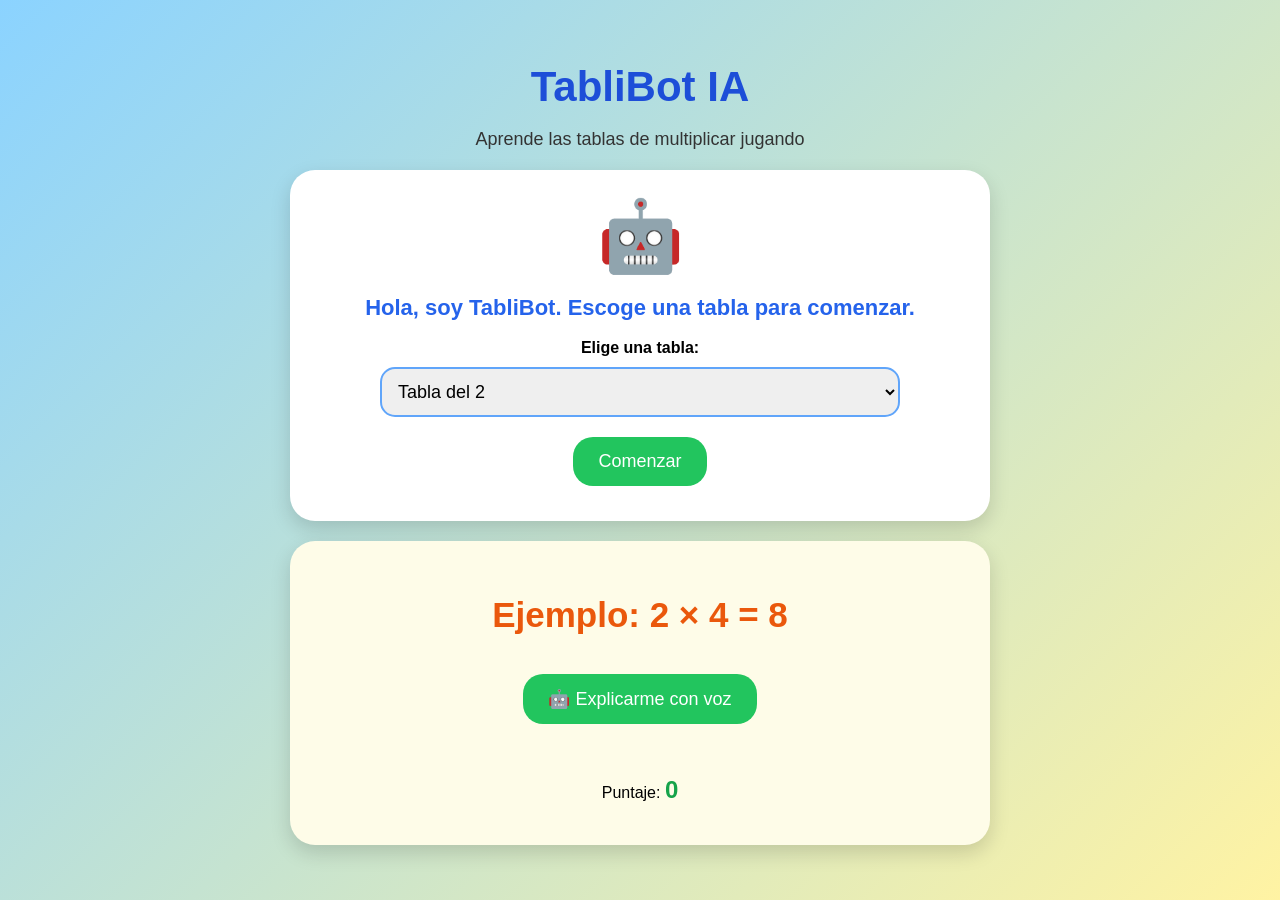
==== index.html @ 50cee76d "first commit" ====
<!DOCTYPE html>
<html lang="es">

<head>
    <meta charset="UTF-8">
    <meta name="viewport" content="width=device-width, initial-scale=1.0">
    <title>TabliBot IA</title>
    <link rel="stylesheet" href="style.css">
</head>

<body>

    <div class="app">
        <header>
            <h1>TabliBot IA</h1>
            <p>Aprende las tablas de multiplicar jugando</p>
        </header>

        <section class="card">
            <div class="bot">🤖</div>
            <h2 id="mensajeIA">Hola, soy TabliBot. Escoge una tabla para comenzar.</h2>

            <label for="tabla">Elige una tabla:</label>
            <select id="tabla">
        <option value="2">Tabla del 2</option>
        <option value="3">Tabla del 3</option>
        <option value="4">Tabla del 4</option>
        <option value="5">Tabla del 5</option>
        <option value="6">Tabla del 6</option>
        <option value="7">Tabla del 7</option>
        <option value="8">Tabla del 8</option>
        <option value="9">Tabla del 9</option>
      </select>

            <button onclick="iniciarJuego()">Comenzar</button>
        </section>

        <section class="card juego">
            <h2 id="pregunta">Ejemplo: 2 × 4 = 8</h2>

            <button onclick="explicarConVoz()">🤖 Explicarme con voz</button>

            <div id="opciones" class="opciones"></div>

            <p id="resultado"></p>
            <p>Puntaje: <span id="puntaje">0</span></p>
        </section>
    </div>

    <script src="script.js"></script>
</body>

</html>
---- style.css ----
* {
    box-sizing: border-box;
    font-family: Arial, sans-serif;
}

body {
    margin: 0;
    min-height: 100vh;
    background: linear-gradient(135deg, #8bd3ff, #fff3a3);
    display: flex;
    justify-content: center;
    align-items: center;
}

.app {
    width: 90%;
    max-width: 700px;
    text-align: center;
}

header h1 {
    color: #1d4ed8;
    font-size: 42px;
    margin-bottom: 5px;
}

header p {
    color: #333;
    font-size: 18px;
}

.card {
    background: white;
    padding: 25px;
    margin: 20px 0;
    border-radius: 25px;
    box-shadow: 0 8px 20px rgba(0, 0, 0, 0.15);
}

.bot {
    font-size: 70px;
}

#mensajeIA {
    color: #2563eb;
    font-size: 22px;
}

label {
    display: block;
    margin-top: 15px;
    font-weight: bold;
}

select {
    width: 80%;
    padding: 12px;
    margin: 10px;
    border-radius: 15px;
    border: 2px solid #60a5fa;
    font-size: 18px;
}

button {
    background: #22c55e;
    color: white;
    border: none;
    padding: 14px 25px;
    border-radius: 20px;
    font-size: 18px;
    cursor: pointer;
    margin: 10px;
}

button:hover {
    background: #16a34a;
    transform: scale(1.05);
}

.juego {
    background: #fefce8;
}

#pregunta {
    font-size: 35px;
    color: #ea580c;
}

.opciones {
    display: grid;
    grid-template-columns: repeat(2, 1fr);
    gap: 12px;
    margin-top: 20px;
}

.opciones button {
    background: #3b82f6;
    font-size: 24px;
}

.opciones button:hover {
    background: #2563eb;
}

#resultado {
    font-size: 22px;
    font-weight: bold;
}

#puntaje {
    font-weight: bold;
    color: #16a34a;
    font-size: 24px;
}
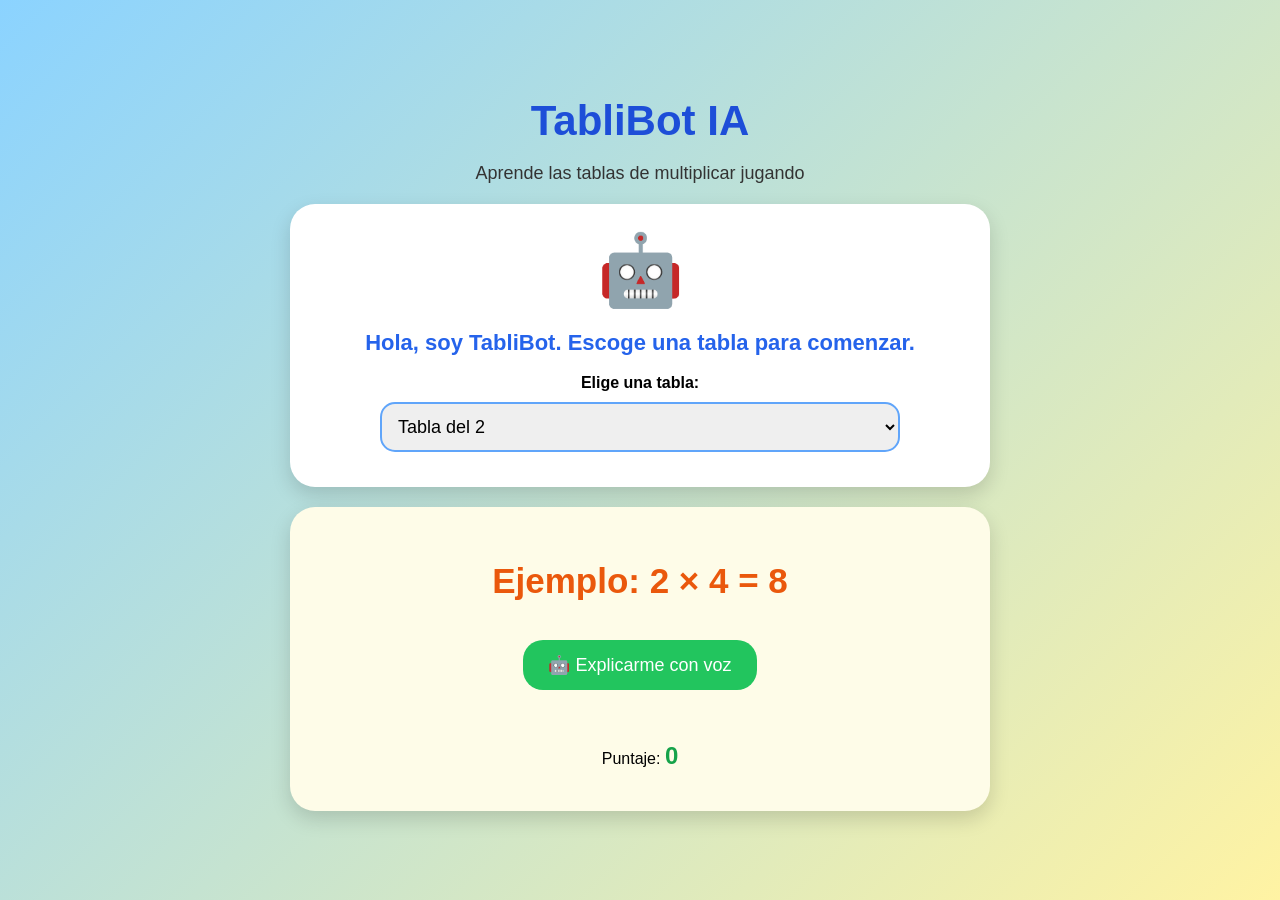
==== commit 41731529: "cambios nuevos" ====
--- a/index.html
+++ b/index.html
@@ -21,7 +21,7 @@
             <h2 id="mensajeIA">Hola, soy TabliBot. Escoge una tabla para comenzar.</h2>
 
             <label for="tabla">Elige una tabla:</label>
-            <select id="tabla">
+            <select id="tabla" onchange="iniciarJuego()">
         <option value="2">Tabla del 2</option>
         <option value="3">Tabla del 3</option>
         <option value="4">Tabla del 4</option>
@@ -31,8 +31,6 @@
         <option value="8">Tabla del 8</option>
         <option value="9">Tabla del 9</option>
       </select>
-
-            <button onclick="iniciarJuego()">Comenzar</button>
         </section>
 
         <section class="card juego">
--- a/style.css
+++ b/style.css
@@ -102,6 +102,12 @@
     background: #2563eb;
 }
 
+.opciones button:disabled {
+    background: #9ca3af;
+    cursor: not-allowed;
+    opacity: 0.7;
+}
+
 #resultado {
     font-size: 22px;
     font-weight: bold;
@@ -111,4 +117,40 @@
     font-weight: bold;
     color: #16a34a;
     font-size: 24px;
+}
+
+.explicacion-activa {
+    background: #dbeafe;
+    padding: 15px;
+    border-radius: 15px;
+    border: 3px solid #3b82f6;
+    animation: pulso 1.5s infinite;
+}
+
+@keyframes pulso {
+    0%, 100% {
+        transform: scale(1);
+    }
+    50% {
+        transform: scale(1.02);
+    }
+}
+
+.respuesta-correcta-hint {
+    animation: resaltar 0.5s ease-in-out;
+}
+
+@keyframes resaltar {
+    0% {
+        background: #fbbf24;
+        transform: scale(1);
+    }
+    50% {
+        background: #fcd34d;
+        transform: scale(1.05);
+    }
+    100% {
+        background: #3b82f6;
+        transform: scale(1);
+    }
 }
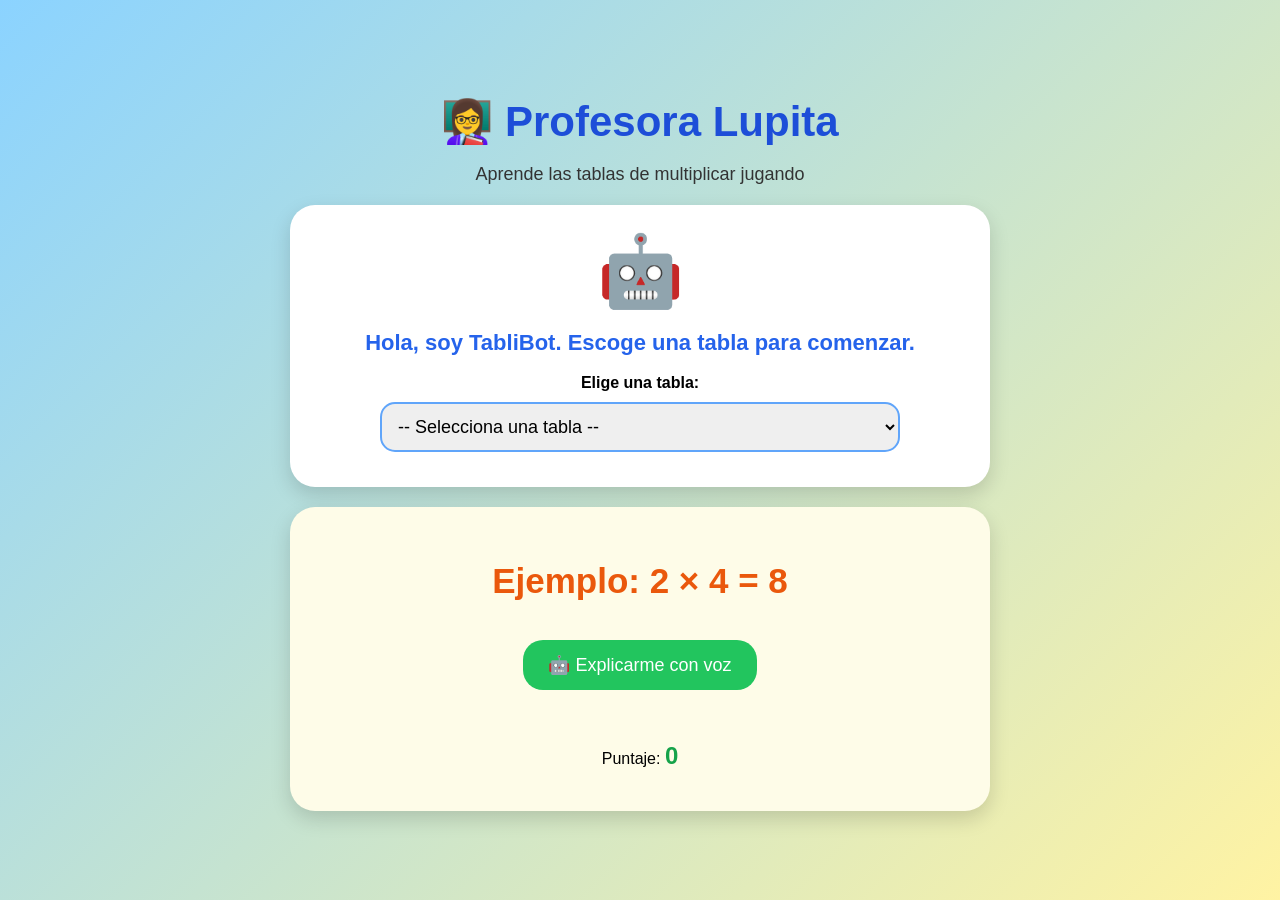
==== commit d682a6fb: "nuevos" ====
--- a/index.html
+++ b/index.html
@@ -12,7 +12,7 @@
 
     <div class="app">
         <header>
-            <h1>TabliBot IA</h1>
+            <h1>👩‍🏫 Profesora Lupita</h1>
             <p>Aprende las tablas de multiplicar jugando</p>
         </header>
 
@@ -22,6 +22,7 @@
 
             <label for="tabla">Elige una tabla:</label>
             <select id="tabla" onchange="iniciarJuego()">
+        <option value="">-- Selecciona una tabla --</option>
         <option value="2">Tabla del 2</option>
         <option value="3">Tabla del 3</option>
         <option value="4">Tabla del 4</option>
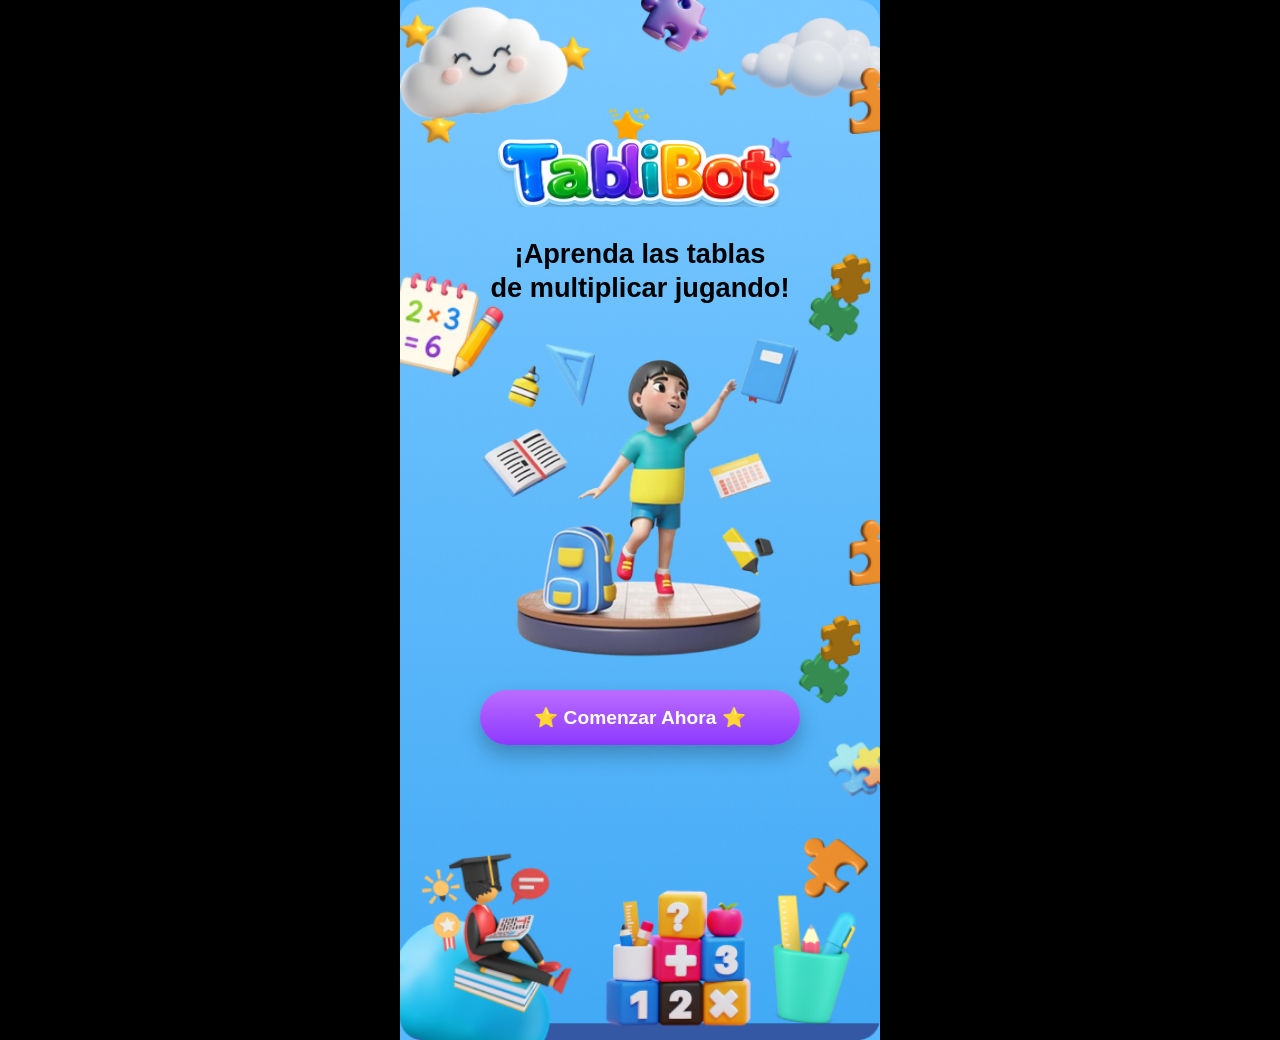
==== commit 27870a46: "cambios nuevos" ====
--- a/index.html
+++ b/index.html
@@ -1,52 +1,47 @@
-<!DOCTYPE html>
+<!-- index.html -->
+<!doctype html>
 <html lang="es">
 
 <head>
-    <meta charset="UTF-8">
-    <meta name="viewport" content="width=device-width, initial-scale=1.0">
-    <title>TabliBot IA</title>
-    <link rel="stylesheet" href="style.css">
+    <meta charset="UTF-8" />
+    <meta name="viewport" content="width=device-width, initial-scale=1.0" />
+    <title>TabliBot</title>
+
+    <link rel="stylesheet" href="styles2.css" />
 </head>
 
 <body>
+    <section class="welcome-container">
+        <div class="mobile-frame">
+            <img src="./imagenes/fondoback.png" alt="Fondo" class="background-img" />
 
-    <div class="app">
-        <header>
-            <h1>👩‍🏫 Profesora Lupita</h1>
-            <p>Aprende las tablas de multiplicar jugando</p>
-        </header>
+            <div class="content">
+                <!-- Logo -->
+                <div class="logo-container">
+                    <img src="./imagenes/logo.png" alt="TabliBot" class="logo-img" />
+                </div>
 
-        <section class="card">
-            <div class="bot">🤖</div>
-            <h2 id="mensajeIA">Hola, soy TabliBot. Escoge una tabla para comenzar.</h2>
+                <!-- Texto -->
+                <div class="text-container">
+                    <h2>
+                        ¡Aprenda las tablas<br />de multiplicar jugando!
+                    </h2>
+                </div>
 
-            <label for="tabla">Elige una tabla:</label>
-            <select id="tabla" onchange="iniciarJuego()">
-        <option value="">-- Selecciona una tabla --</option>
-        <option value="2">Tabla del 2</option>
-        <option value="3">Tabla del 3</option>
-        <option value="4">Tabla del 4</option>
-        <option value="5">Tabla del 5</option>
-        <option value="6">Tabla del 6</option>
-        <option value="7">Tabla del 7</option>
-        <option value="8">Tabla del 8</option>
-        <option value="9">Tabla del 9</option>
-      </select>
-        </section>
+                <!-- Niño -->
+                <div class="character-container">
+                    <img src="./imagenes/nino1.png" alt="Niño" class="character" />
+                </div>
 
-        <section class="card juego">
-            <h2 id="pregunta">Ejemplo: 2 × 4 = 8</h2>
-
-            <button onclick="explicarConVoz()">🤖 Explicarme con voz</button>
-
-            <div id="opciones" class="opciones"></div>
-
-            <p id="resultado"></p>
-            <p>Puntaje: <span id="puntaje">0</span></p>
-        </section>
-    </div>
-
-    <script src="script.js"></script>
+                <!-- Botón -->
+                <div class="button-container">
+                    <a href="./menu.html" class="start-button">
+                        ⭐ Comenzar Ahora ⭐
+                    </a>
+                </div>
+            </div>
+        </div>
+    </section>
 </body>
 
 </html>
--- a/styles2.css
+++ b/styles2.css
@@ -0,0 +1,232 @@
+* {
+    margin: 0;
+    padding: 0;
+    box-sizing: border-box;
+}
+
+body {
+    font-family: Arial, Helvetica, sans-serif;
+    background: #000;
+    overflow-x: hidden;
+    overflow-y: auto;
+}
+
+
+/* CONTENEDOR PRINCIPAL */
+
+.welcome-container {
+    width: 100%;
+    min-height: 100dvh;
+    background: #000;
+    display: flex;
+    justify-content: center;
+    align-items: center;
+}
+
+
+/* PANTALLA TIPO APP */
+
+.mobile-frame {
+    position: relative;
+    width: min(100vw, 430px);
+    min-height: 100dvh;
+    height: auto;
+    aspect-ratio: 430 / 932;
+    overflow: hidden;
+    background: #58b8ff;
+}
+
+
+/* IMAGEN DE FONDO */
+
+.background-img {
+    position: absolute;
+    inset: 0;
+    width: 100%;
+    height: 100%;
+    object-fit: cover;
+    z-index: 1;
+}
+
+
+/* CONTENIDO */
+
+.content {
+    position: relative;
+    z-index: 2;
+    width: 100%;
+    min-height: 100dvh;
+    display: flex;
+    flex-direction: column;
+    align-items: center;
+    justify-content: center;
+    gap: 30px;
+    padding: clamp(16px, 4vw, 28px);
+}
+
+
+/* LOGO */
+
+.logo-container {
+    display: flex;
+    justify-content: center;
+    margin-top: -20px;
+}
+
+.logo-img {
+    max-width: 320px;
+    width: 90%;
+    height: auto;
+    object-fit: contain;
+}
+
+
+/* TEXTO */
+
+.text-container h2 {
+    text-align: center;
+    font-size: 1.7rem;
+    line-height: 1.25;
+    font-weight: 900;
+    color: #000;
+}
+
+
+/* PERSONAJE */
+
+.character-container {
+    width: 100%;
+    display: flex;
+    justify-content: center;
+}
+
+.character {
+    width: 80%;
+    max-width: 320px;
+    object-fit: contain;
+    animation: float 3s ease-in-out infinite;
+}
+
+@keyframes float {
+    0%, 100% {
+        transform: translateY(0px);
+    }
+    50% {
+        transform: translateY(-15px);
+    }
+}
+
+
+/* BOTÓN */
+
+.button-container {
+    width: 100%;
+    display: flex;
+    justify-content: center;
+}
+
+.start-button {
+    text-decoration: none;
+    color: #fff;
+    background: linear-gradient( 180deg, #bb6cff 0%, #8d39ff 100%);
+    padding: 16px 30px;
+    border-radius: 50px;
+    width: 82%;
+    max-width: 320px;
+    text-align: center;
+    font-size: 1.2rem;
+    font-weight: 800;
+    box-shadow: 0 10px 20px rgba(0, 0, 0, 0.25);
+    transition: 0.3s ease;
+}
+
+.start-button:hover {
+    transform: scale(1.03);
+}
+
+
+/* TABLET / IPAD */
+
+@media (min-width: 481px) and (max-width: 1024px) {
+    .mobile-frame {
+        width: min(100vw, 600px);
+        aspect-ratio: auto;
+    }
+    .logo {
+        font-size: clamp(2.8rem, 8vw, 3.6rem);
+    }
+    .text-container h2 {
+        font-size: clamp(1.3rem, 4vw, 1.6rem);
+    }
+    .character {
+        width: 70%;
+        max-width: 350px;
+    }
+    .start-button {
+        width: 75%;
+        max-width: 380px;
+        font-size: clamp(1rem, 2vw, 1.2rem);
+        padding: 16px 30px;
+    }
+}
+
+
+/* MOVIL */
+
+@media (max-width: 480px) {
+    .welcome-container {
+        align-items: flex-start;
+    }
+    .mobile-frame {
+        width: 100vw;
+        min-height: 100dvh;
+        aspect-ratio: auto;
+    }
+    .content {
+        min-height: 100dvh;
+        justify-content: center;
+        gap: 24px;
+        padding: 24px 14px;
+    }
+    .logo {
+        font-size: clamp(2.4rem, 15vw, 3rem);
+    }
+    .text-container h2 {
+        font-size: clamp(1.1rem, 6vw, 1.35rem);
+    }
+    .character {
+        width: 84%;
+        max-width: 270px;
+    }
+    .start-button {
+        width: 84%;
+        font-size: 1rem;
+        padding: 14px 18px;
+    }
+}
+
+
+/* DESKTOP */
+
+@media (min-width: 1025px) {
+    .mobile-frame {
+        width: min(100vw, 480px);
+        aspect-ratio: 430 / 932;
+    }
+    .logo {
+        font-size: 3.8rem;
+    }
+    .text-container h2 {
+        font-size: 1.7rem;
+    }
+    .character {
+        width: 80%;
+        max-width: 320px;
+    }
+    .start-button {
+        width: 82%;
+        max-width: 320px;
+        font-size: 1.2rem;
+        padding: 16px 30px;
+    }
+}
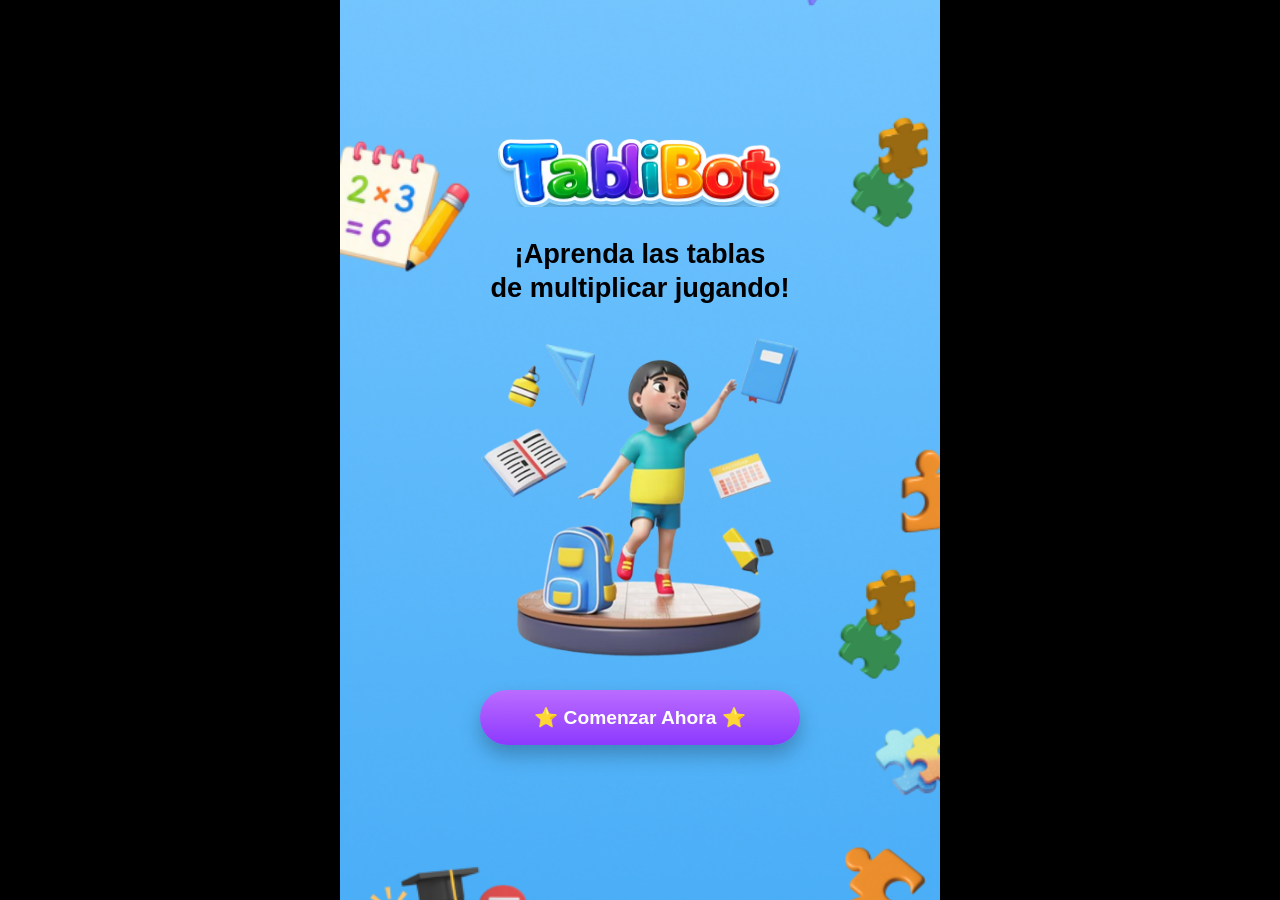
==== commit 61cbdaa3: "🎮 Juego-intruso: Completa reformulación con dificultad progresiva, vidas, racha, timer con bonus y s" ====
--- a/index.html
+++ b/index.html
@@ -7,7 +7,7 @@
     <meta name="viewport" content="width=device-width, initial-scale=1.0" />
     <title>TabliBot</title>
 
-    <link rel="stylesheet" href="styles2.css" />
+    <link rel="stylesheet" href="./Styles/styles2.css" />
 </head>
 
 <body>
--- a/Styles/styles2.css
+++ b/Styles/styles2.css
@@ -0,0 +1,301 @@
+* {
+    margin: 0;
+    padding: 0;
+    box-sizing: border-box;
+}
+
+body {
+    font-family: Arial, Helvetica, sans-serif;
+    background: #000;
+    overflow-x: hidden;
+    overflow-y: auto;
+}
+
+
+/* CONTENEDOR PRINCIPAL */
+
+.welcome-container {
+    width: 100%;
+    min-height: 100dvh;
+    background: #000;
+    display: flex;
+    justify-content: center;
+    align-items: center;
+}
+
+
+/* PANTALLA TIPO APP */
+
+.mobile-frame {
+    position: relative;
+    width: min(100vw, 430px);
+    min-height: 100dvh;
+    height: auto;
+    aspect-ratio: 430 / 932;
+    overflow: hidden;
+    background: #58b8ff;
+}
+
+
+/* IMAGEN DE FONDO */
+
+.background-img {
+    position: absolute;
+    inset: 0;
+    width: 100%;
+    height: 100%;
+    object-fit: cover;
+    z-index: 1;
+}
+
+
+/* CONTENIDO */
+
+.content {
+    position: relative;
+    z-index: 2;
+    width: 100%;
+    min-height: 100dvh;
+    display: flex;
+    flex-direction: column;
+    align-items: center;
+    justify-content: center;
+    gap: 30px;
+    padding: clamp(16px, 4vw, 28px);
+}
+
+
+/* LOGO */
+
+.logo-container {
+    display: flex;
+    justify-content: center;
+    margin-top: -20px;
+}
+
+.logo-img {
+    max-width: 320px;
+    width: 90%;
+    height: auto;
+    object-fit: contain;
+}
+
+
+/* TEXTO */
+
+.text-container h2 {
+    text-align: center;
+    font-size: 1.7rem;
+    line-height: 1.25;
+    font-weight: 900;
+    color: #000;
+}
+
+
+/* PERSONAJE */
+
+.character-container {
+    width: 100%;
+    display: flex;
+    justify-content: center;
+}
+
+.character {
+    width: 80%;
+    max-width: 320px;
+    object-fit: contain;
+    animation: float 3s ease-in-out infinite;
+}
+
+@keyframes float {
+    0%, 100% {
+        transform: translateY(0px);
+    }
+    50% {
+        transform: translateY(-15px);
+    }
+}
+
+
+/* BOTÓN */
+
+.button-container {
+    width: 100%;
+    display: flex;
+    justify-content: center;
+}
+
+.start-button {
+    text-decoration: none;
+    color: #fff;
+    background: linear-gradient( 180deg, #bb6cff 0%, #8d39ff 100%);
+    padding: 16px 30px;
+    border-radius: 50px;
+    width: 82%;
+    max-width: 320px;
+    text-align: center;
+    font-size: 1.2rem;
+    font-weight: 800;
+    box-shadow: 0 10px 20px rgba(0, 0, 0, 0.25);
+    transition: 0.3s ease;
+}
+
+.start-button:hover {
+    transform: scale(1.03);
+}
+
+
+/* TABLET PEQUEÑO / IPAD (481px - 600px) */
+
+@media (min-width: 481px) and (max-width: 600px) {
+    .mobile-frame {
+        width: min(100vw, 600px);
+        aspect-ratio: auto;
+        margin: 0 auto;
+    }
+    .content {
+        padding: 20px 18px;
+        gap: 32px;
+    }
+    .logo-img {
+        max-width: 340px;
+    }
+    .text-container h2 {
+        font-size: 1.45rem;
+    }
+    .character {
+        width: 78%;
+        max-width: 300px;
+    }
+    .start-button {
+        width: 80%;
+        max-width: 340px;
+        font-size: 1.08rem;
+        padding: 15px 28px;
+    }
+}
+
+/* TABLET MEDIANO / IPAD (601px - 800px) */
+
+@media (min-width: 601px) and (max-width: 800px) {
+    .mobile-frame {
+        width: min(100vw, 600px);
+        aspect-ratio: auto;
+        margin: 0 auto;
+    }
+    .content {
+        padding: 24px 22px;
+        gap: 36px;
+    }
+    .logo-img {
+        max-width: 370px;
+    }
+    .text-container h2 {
+        font-size: 1.6rem;
+    }
+    .character {
+        width: 80%;
+        max-width: 340px;
+    }
+    .start-button {
+        width: 82%;
+        max-width: 370px;
+        font-size: 1.15rem;
+        padding: 16px 32px;
+    }
+}
+
+/* TABLET GRANDE / IPAD PRO (801px - 1024px) */
+
+@media (min-width: 801px) and (max-width: 1024px) {
+    .mobile-frame {
+        width: min(100vw, 600px);
+        aspect-ratio: auto;
+        margin: 0 auto;
+    }
+    .content {
+        padding: 28px 28px;
+        gap: 40px;
+    }
+    .logo-img {
+        max-width: 400px;
+    }
+    .text-container h2 {
+        font-size: 1.8rem;
+    }
+    .character {
+        width: 82%;
+        max-width: 380px;
+    }
+    .start-button {
+        width: 84%;
+        max-width: 400px;
+        font-size: 1.25rem;
+        padding: 18px 36px;
+    }
+}
+
+
+/* MOVIL */
+
+@media (max-width: 480px) {
+    .welcome-container {
+        align-items: flex-start;
+    }
+    .mobile-frame {
+        width: 100vw;
+        min-height: 100dvh;
+        aspect-ratio: auto;
+    }
+    .content {
+        min-height: 100dvh;
+        justify-content: center;
+        gap: 24px;
+        padding: 24px 14px;
+    }
+    .logo-img {
+        max-width: clamp(280px, 85vw, 320px);
+    }
+    .text-container h2 {
+        font-size: clamp(1.1rem, 6vw, 1.35rem);
+    }
+    .character {
+        width: 84%;
+        max-width: 270px;
+    }
+    .start-button {
+        width: 84%;
+        font-size: 1rem;
+        padding: 14px 18px;
+    }
+}
+
+
+/* DESKTOP */
+
+@media (min-width: 1025px) {
+    .mobile-frame {
+        width: min(100vw, 600px);
+        aspect-ratio: auto;
+        margin: 0 auto;
+    }
+    .content {
+        padding: clamp(16px, 4vw, 28px);
+    }
+    .logo-img {
+        max-width: 320px;
+    }
+    .text-container h2 {
+        font-size: 1.7rem;
+    }
+    .character {
+        width: 80%;
+        max-width: 320px;
+    }
+    .start-button {
+        width: 82%;
+        max-width: 320px;
+        font-size: 1.2rem;
+        padding: 16px 30px;
+    }
+}
